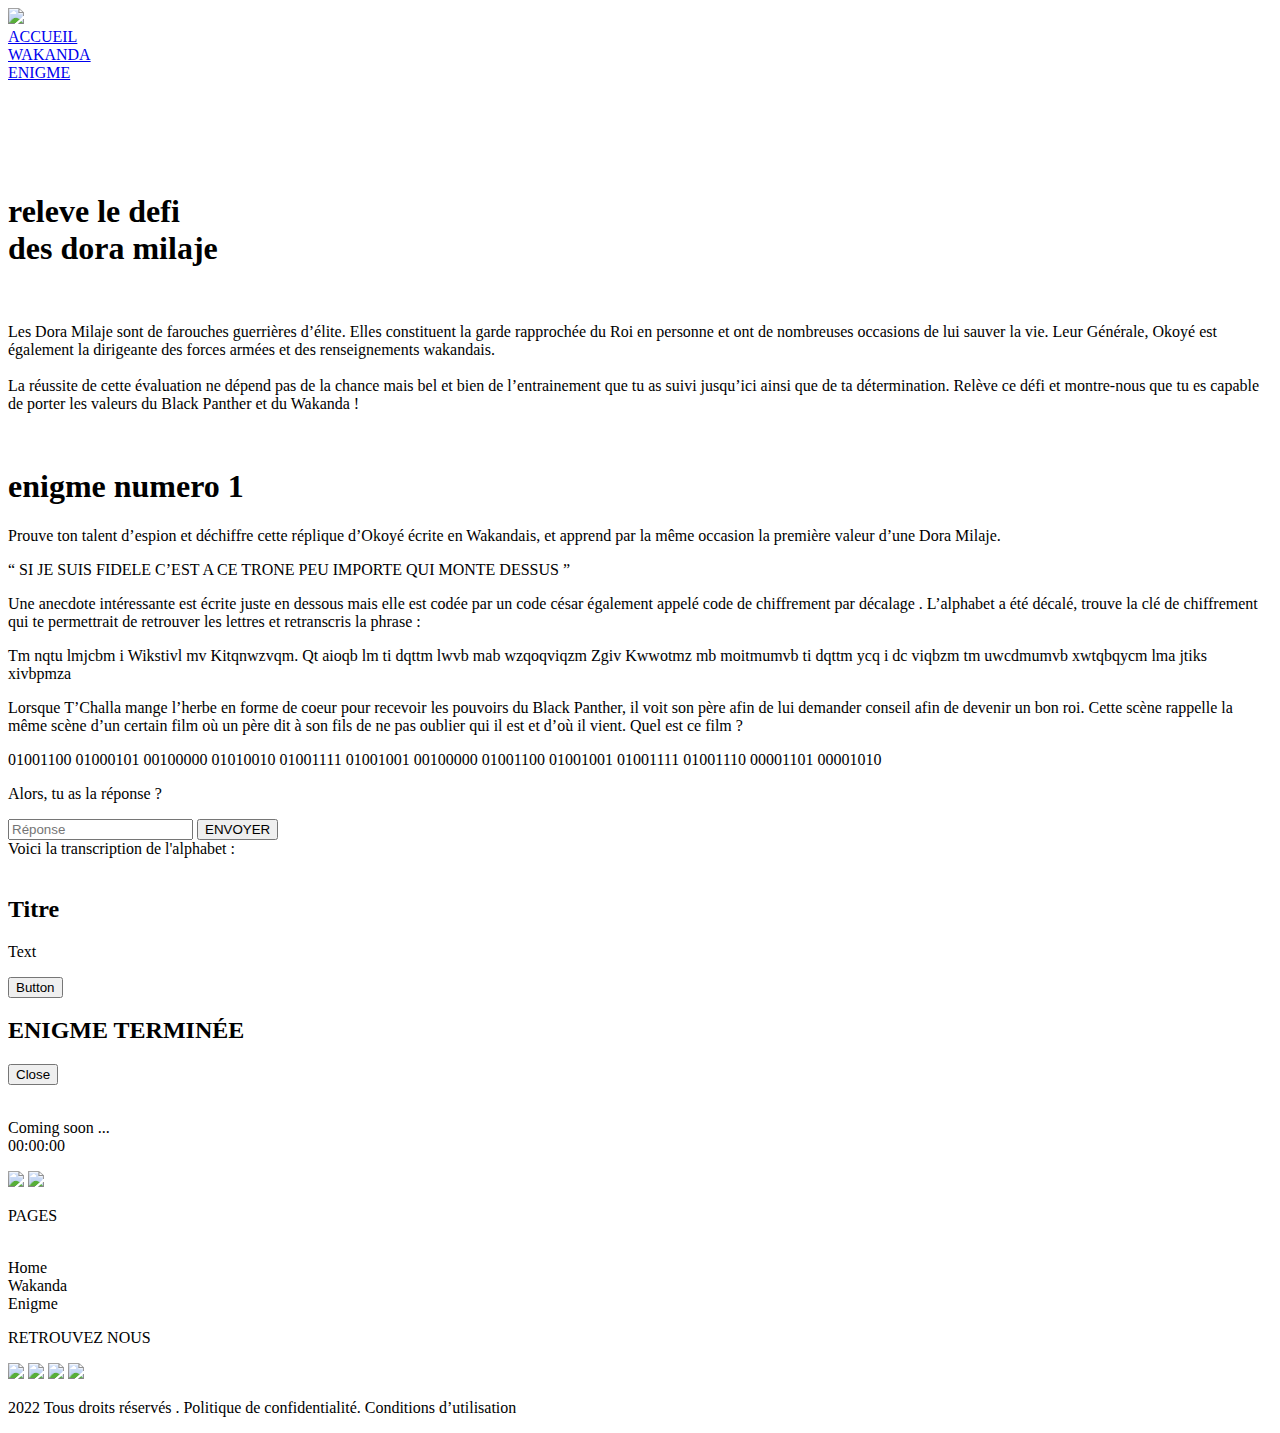
==== SAYNA-JSTSCANVAS-PANTHER-102023/enigme.html @ 310f7498 "Add files via upload" ====
<!DOCTYPE html>
<html lang="en">
<head>
    <meta charset="UTF-8">
    <meta name="viewport" content="width=device-width, initial-scale=1.0">
    <title>BLACK PANTHER | ENIGMES</title>
    <link rel="stylesheet" href="./../css/css.css">
</head>
<body>

    <div class="head">
        <nav class="navbar">
            <div class="nav-logo"><img src="./../Illustration + Logo/icon_SaynaXMarvel.png"></div>
            <a href="./../index.html"><div class="item">ACCUEIL</div></a>
            <a href="./wakanda.html"><div class="item">WAKANDA</div></a>
            <a href="./enigme.html"><div class="item">ENIGME</div></a>
        </nav>

        <div class="cote-gauche">
                <div class="vertical-line1"></div>
            
                <div class="vertical-line"></div>
                <div class="icone-cote-gauche">
                    <div class="icon"><img src="./../Illustration + Logo/icon_facebook.png" alt=""></div>
                    <div class="icon"><img src="./../Illustration + Logo/icon_instagram.png" alt=""></div>
                    <div class="icon"><img src="./../Illustration + Logo/icon_twitter.png" alt=""></div>
                    <div class="icon"><img src="./../Illustration + Logo/icon_tik_tok.png" alt=""></div>
                </div>
            
        </div>
    </div>
    <header>
        

        <div class="enigme-head">
            <div class="head-content">
                <div class="enigme-img">
                    <img  src="./../Illustration + Logo/3_Page_Enigme/Pantherenigme1.png" alt="">
                </div>
                <div class="enigme-text">
                    <div>
                        <h1 >
                            releve le defi <br> des dora milaje
                        </h1>
                        <img class="fond-enigme-text" src="./../Illustration + Logo/3_Page_Enigme/Pantherenigme2.png" alt="">
                        <div class="text-item">
                            <p>
                                Les Dora Milaje sont de farouches guerrières d’élite. Elles constituent la garde
                                rapprochée du Roi en personne et ont de nombreuses occasions de lui sauver la
                                vie. Leur Générale, Okoyé est également la dirigeante des forces armées et des
                                renseignements wakandais.
                                <br><br>
                                La réussite de cette évaluation ne dépend pas de la chance mais bel et bien de
                                l’entrainement que tu as suivi jusqu’ici ainsi que de ta détermination. Relève ce défi
                                et montre-nous que tu es capable de porter les valeurs du Black Panther et du
                                Wakanda !
                            </p>
                            
                            <div>
                                <img src="./../Illustration + Logo/3_Page_Enigme/Pantherenigme3.png" alt="">
                            </div>
                        </div>
                    </div>
                </div>
            </div>
        </div>


    </header>

    <main>

        <section>
            <div class="enigme-part">
                <div class="enigme-section">
                    <div class="enigme-card">
                        <div class="e-card-title">
                            <h1>enigme numero <span>1</span></h1>
                        </div>

                        <div class="quest-gener">
                            <div class="e-card-quest">
                                <p class="quest-part-1">
                                    Prouve ton talent d’espion et déchiffre cette réplique d’Okoyé écrite en Wakandais,
                                    et apprend par la même occasion la première valeur d’une Dora Milaje.
                                </p>
                                <p class="quest-part-2">
                                    “ SI JE SUIS FIDELE C’EST A CE TRONE PEU IMPORTE QUI MONTE DESSUS ”
                                </p>
                            </div>

                            <div class="e-card-quest-2 hide">
                                <p class="quest-2-part-1">
                                    Une anecdote intéressante est écrite juste en dessous mais elle est codée par un
                                    code césar également appelé code de chiffrement par décalage . L’alphabet a été
                                    décalé, trouve la clé de chiffrement qui te permettrait de retrouver les lettres et
                                    retranscris la phrase :
                                </p>
                                <p class="quest-2-part-2">
                                    Tm nqtu lmjcbm i Wikstivl mv Kitqnwzvqm. Qt aioqb lm ti dqttm lwvb mab
                                    wzqoqviqzm Zgiv Kwwotmz mb moitmumvb ti dqttm ycq i dc viqbzm tm
                                    uwcdmumvb xwtqbqycm lma jtiks xivbpmza
                                </p>
                            </div>

                            <div class="e-card-quest-3 hide">
                                <p class="quest-3-part-1">
                                    Lorsque T’Challa mange l’herbe en forme de coeur pour recevoir les pouvoirs du
                                    Black Panther, il voit son père afin de lui demander conseil afin de devenir un bon
                                    roi. Cette scène rappelle la même scène d’un certain film où un père dit à son fils de
                                    ne pas oublier qui il est et d’où il vient. Quel est ce film ?
                                </p>
                                <p class="quest-3-part-2">
                                    01001100 01000101 00100000 01010010 01001111 01001001
                                    00100000 01001100 01001001 01001111 01001110 00001101
                                    00001010
                                </p>
                            </div>

                        </div>

                        <div class="e-card-answer">
                            <p>
                                Alors, tu as la réponse ?
                            </p>
                            <form action="">
                                <input type="text" id="reponse-enigme" placeholder="Réponse">
                                <input type="button" value="ENVOYER" id="send-btn">
                            </form>
                        </div>
                    </div>
                    <div class="enigme-card">
                        <div class="e-card-indice">
                            <div class="indice">
                                Voici la transcription de l'alphabet : <br>
                                <div id="alphabet-container"></div>
                            </div>
                            <img src="./../Illustration + Logo/3_Page_Enigme/Pantherenigme2.png" alt="">
                        </div>
                    </div>
                </div>

                <div class="popup" id="popup">
                    <div class="popup-content">
                        <h2 id="pop-up-title">Titre</h2>
                        <p id="pop-up-text">Text</p>
                        <div>
                            <button id="pop-up-btn">Button</button>
                        </div>
                    </div>
                </div>

                <div id="enigmaPopup" class="popup">
                    <div class="popup-content">
                        <h2>ENIGME TERMINÉE</h2>
                        <button id="close">Close</button>
                        <div class="pop-card">
                            <div class="pop-img">
                                <img src="./figma_logo.svg" alt="">
                            </div>
                            <div class="pop-text">
                                <p>
                                    Coming soon ... <br>
                                    <span id="countdown">00:00:00</span>
                                </p>
                            </div>
                        </div>
                    </div>
                </div>

            </div>
        </section>
    </main>

    <footer id="footer">
        <div class="trois-div">
            <div class="cercle-groupe">
                <img src="./../Illustration + Logo/Group 2052.png" class="cercle-img">
                <img src="./../Illustration + Logo/icon_SaynaXMarvel.png" class="footer-logo">
            </div>
            <div class="pages">
                <p>
                    <span class="footer-titre">PAGES</span></p></br>
                    Home</br>Wakanda</br>Enigme
                </p>
            </div>
            <div class="reseau">
                <div>
                    <p class="footer-titre">RETROUVEZ NOUS</p>
                </div>
                <div>
                    <span><img src="./../Illustration + Logo/icon_facebook_footer.png" ></span>
                    <span><img src="./../Illustration + Logo/icon_instagram_footer.png"></span>
                    <span><img src="./../Illustration + Logo/icon_twitter_footer.png"></span>
                    <span><img src="./../Illustration + Logo/icon_ti_tok_footer.png"></span>


                </div>

            </div>
        </div>
        <p class="footer-droit soratra">2022 Tous droits réservés <span class="bold">.</span> Politique de confidentialité<span class="point-bold">.</span> Conditions d’utilisation</p>
    </footer>
    <script src="./../js/Enigme.js"></script>
</body>
</html>
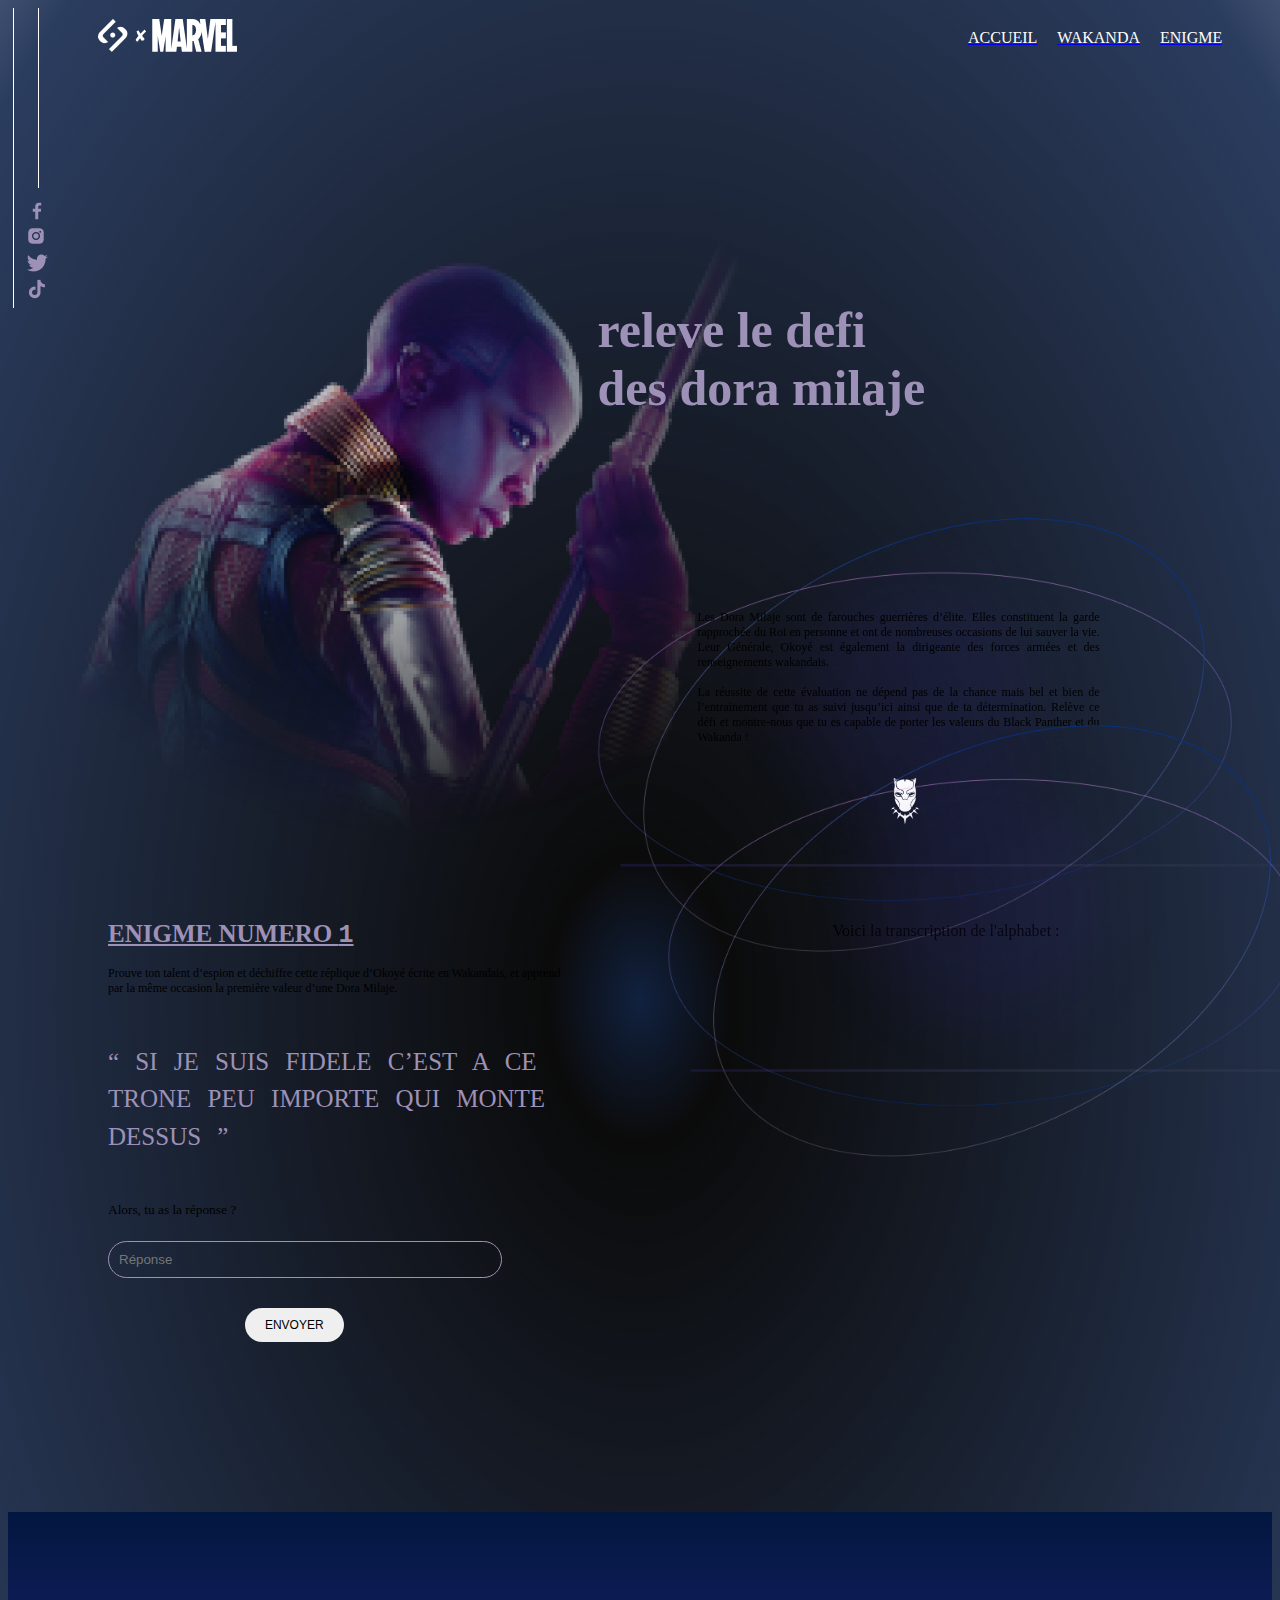
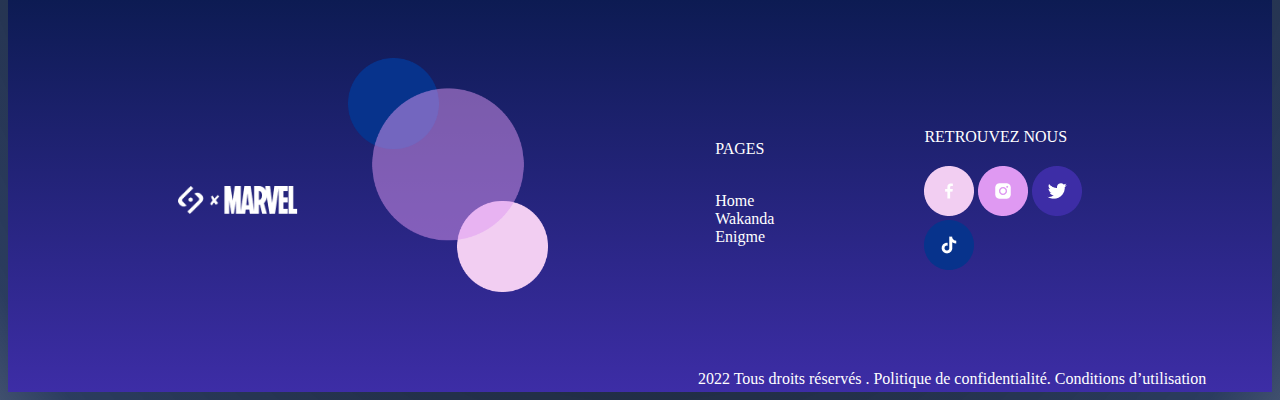
==== commit 28d4554b: "Update enigme.html" ====
--- a/SAYNA-JSTSCANVAS-PANTHER-102023/enigme.html
+++ b/SAYNA-JSTSCANVAS-PANTHER-102023/enigme.html
@@ -4,15 +4,15 @@
     <meta charset="UTF-8">
     <meta name="viewport" content="width=device-width, initial-scale=1.0">
     <title>BLACK PANTHER | ENIGMES</title>
-    <link rel="stylesheet" href="./../css/css.css">
+    <link rel="stylesheet" href="./css.css">
 </head>
 <body>
 
     <div class="head">
         <nav class="navbar">
-            <div class="nav-logo"><img src="./../Illustration + Logo/icon_SaynaXMarvel.png"></div>
-            <a href="./../index.html"><div class="item">ACCUEIL</div></a>
-            <a href="./wakanda.html"><div class="item">WAKANDA</div></a>
+            <div class="nav-logo"><img src="./Illustration + Logo/icon_SaynaXMarvel.png"></div>
+            <a href="./index.html"><div class="item">ACCUEIL</div></a>
+            <a href="./page/wakanda.html"><div class="item">WAKANDA</div></a>
             <a href="./enigme.html"><div class="item">ENIGME</div></a>
         </nav>
 
@@ -21,10 +21,10 @@
             
                 <div class="vertical-line"></div>
                 <div class="icone-cote-gauche">
-                    <div class="icon"><img src="./../Illustration + Logo/icon_facebook.png" alt=""></div>
-                    <div class="icon"><img src="./../Illustration + Logo/icon_instagram.png" alt=""></div>
-                    <div class="icon"><img src="./../Illustration + Logo/icon_twitter.png" alt=""></div>
-                    <div class="icon"><img src="./../Illustration + Logo/icon_tik_tok.png" alt=""></div>
+                    <div class="icon"><img src="./Illustration + Logo/icon_facebook.png" alt=""></div>
+                    <div class="icon"><img src="./Illustration + Logo/icon_instagram.png" alt=""></div>
+                    <div class="icon"><img src="./Illustration + Logo/icon_twitter.png" alt=""></div>
+                    <div class="icon"><img src="./Illustration + Logo/icon_tik_tok.png" alt=""></div>
                 </div>
             
         </div>
@@ -35,14 +35,14 @@
         <div class="enigme-head">
             <div class="head-content">
                 <div class="enigme-img">
-                    <img  src="./../Illustration + Logo/3_Page_Enigme/Pantherenigme1.png" alt="">
+                    <img  src="./Illustration + Logo/3_Page_Enigme/Pantherenigme1.png" alt="">
                 </div>
                 <div class="enigme-text">
                     <div>
                         <h1 >
                             releve le defi <br> des dora milaje
                         </h1>
-                        <img class="fond-enigme-text" src="./../Illustration + Logo/3_Page_Enigme/Pantherenigme2.png" alt="">
+                        <img class="fond-enigme-text" src="./Illustration + Logo/3_Page_Enigme/Pantherenigme2.png" alt="">
                         <div class="text-item">
                             <p>
                                 Les Dora Milaje sont de farouches guerrières d’élite. Elles constituent la garde
@@ -57,7 +57,7 @@
                             </p>
                             
                             <div>
-                                <img src="./../Illustration + Logo/3_Page_Enigme/Pantherenigme3.png" alt="">
+                                <img src="./Illustration + Logo/3_Page_Enigme/Pantherenigme3.png" alt="">
                             </div>
                         </div>
                     </div>
@@ -135,7 +135,7 @@
                                 Voici la transcription de l'alphabet : <br>
                                 <div id="alphabet-container"></div>
                             </div>
-                            <img src="./../Illustration + Logo/3_Page_Enigme/Pantherenigme2.png" alt="">
+                            <img src="./Illustration + Logo/3_Page_Enigme/Pantherenigme2.png" alt="">
                         </div>
                     </div>
                 </div>
@@ -175,8 +175,8 @@
     <footer id="footer">
         <div class="trois-div">
             <div class="cercle-groupe">
-                <img src="./../Illustration + Logo/Group 2052.png" class="cercle-img">
-                <img src="./../Illustration + Logo/icon_SaynaXMarvel.png" class="footer-logo">
+                <img src="./Illustration + Logo/Group 2052.png" class="cercle-img">
+                <img src="./Illustration + Logo/icon_SaynaXMarvel.png" class="footer-logo">
             </div>
             <div class="pages">
                 <p>
@@ -189,10 +189,10 @@
                     <p class="footer-titre">RETROUVEZ NOUS</p>
                 </div>
                 <div>
-                    <span><img src="./../Illustration + Logo/icon_facebook_footer.png" ></span>
-                    <span><img src="./../Illustration + Logo/icon_instagram_footer.png"></span>
-                    <span><img src="./../Illustration + Logo/icon_twitter_footer.png"></span>
-                    <span><img src="./../Illustration + Logo/icon_ti_tok_footer.png"></span>
+                    <span><img src="./Illustration + Logo/icon_facebook_footer.png" ></span>
+                    <span><img src="./Illustration + Logo/icon_instagram_footer.png"></span>
+                    <span><img src="./Illustration + Logo/icon_twitter_footer.png"></span>
+                    <span><img src="./Illustration + Logo/icon_ti_tok_footer.png"></span>
 
 
                 </div>
@@ -201,6 +201,6 @@
         </div>
         <p class="footer-droit soratra">2022 Tous droits réservés <span class="bold">.</span> Politique de confidentialité<span class="point-bold">.</span> Conditions d’utilisation</p>
     </footer>
-    <script src="./../js/Enigme.js"></script>
+    <script src="./js/Enigme.js"></script>
 </body>
-</html>+</html>
--- a/SAYNA-JSTSCANVAS-PANTHER-102023/css.css
+++ b/SAYNA-JSTSCANVAS-PANTHER-102023/css.css
@@ -0,0 +1,573 @@
+@font-face {
+    font-family:"Beyno" ;
+    src: url(./../font/BEYNO.ttf);
+}
+@font-face {
+    font-family: "Cantarell";
+    src: url(./../font/Cantarell-Regular.ttf);
+}
+@font-face {
+    font-family:"Panther" ;
+    src: url(./../font/PantheraRegular-MVZ9J.ttf);
+}
+@font-face {
+    font-family: "Wakanda";
+    src: url(./../font/WakandaForever-Regular.ttf);
+}
+body {
+    
+    background: radial-gradient( #11213F 0%, #0B0B0B 10.1%, rgba(2, 23, 64, 0.837641) 94.57%, rgba(2, 23, 64, 0) 150%);
+    overflow-x: hidden;
+     
+}
+
+/* style navbar*/
+.head{
+    display: flex;
+}
+.navbar{
+    padding: 10px;
+    display: flex;
+    /* width:100vh; */
+    margin-top: 1px;
+    
+    
+    
+    
+}
+.nav-logo{
+    transform: translateX(80px);
+    
+}
+.item{
+    transform: translateX(800px);
+    display:flex;
+    justify-content: space-between;
+    margin:10px;
+    color: white;
+    
+} 
+
+
+/*style ligne vertical et icône sur le côté*/
+.cote-gauche{
+    position: fixed;
+    margin-left: 30px;
+    width: 50px;
+}
+.vertical-line1{
+    width: 1px; /* Largeur de la ligne */
+    height: 300px; /* Hauteur de la ligne (100% de la hauteur de la page) */
+    background-color:white; /* Couleur de la ligne (noir ici) */
+    position: absolute; /* Position absolue pour que la ligne soit indépendante du flux de la page */
+    transform: translateX(-25px);
+    
+    
+}
+.vertical-line {
+    width: 1px; /* Largeur de la ligne */
+    height: 180px; /* Hauteur de la ligne (100% de la hauteur de la page) */
+    background-color:white; /* Couleur de la ligne (noir ici) */
+    
+    
+}
+
+.icone-cote-gauche{
+    margin-top: 12px;
+    transform: translateX(-12px);
+    
+}
+
+/*style intro*/
+.pantherHome1{
+    width:90%;
+}
+.accueil{
+    display: flex;
+
+}
+.intro{
+    width: 500px;
+    margin-left: 150px;
+    margin-top: 80px;
+    color: white;
+}
+
+/*style body*/
+.texte{
+    
+}
+/* style slide */
+#slide{
+    height: 250px;
+    background-color: #3D2DA6;
+}
+.card{
+    display: flex;
+    width: 600px;
+    background-color: #021740;
+}
+.card-content{
+    width: 80%;
+    position: relative;
+    color: white;
+    font-size: 14px;
+    margin:50px 10px;
+    text-align: left;
+
+}
+
+/* fin style slide */
+.texte-prince{
+    width: 500px;
+    margin-left: 170px;
+    margin-top: 80px;
+    color: white;
+    
+}
+.prince{
+    display: flex;
+    align-items: center;
+    justify-content: space-between;
+}
+.profile{
+    width: 350px;
+    background-color: white;
+    border-radius: 20px;
+    padding:200px 40px 60px 40px;
+    align-items: center;
+    /* position: relative; */
+}
+.PantherHome3{
+    width: 70%;
+    margin-left: 40px;
+}
+.Pantherhome2{
+    width:80%;
+}
+.prince-profile-img{
+    /* position: relative; */
+    /* width: 400px; */
+    transform: translateY(200px);
+    
+    
+}
+.boutton{
+    display: flex;
+    justify-content: space-between;
+    align-items: center;
+
+}
+.btn{
+    background-color: #3D2DA6;
+    border-radius: 5px;
+    width: max-content;
+    height: 30px;
+    color: white;
+    border-color:transparent;
+
+
+
+}
+.prince-img{
+    align-items: center;
+}
+
+/* style formaulaire de contact*/
+#back-contact{
+    background-image: url(./../Pantherhome4.png);
+    background-size: cover;
+    /* height: 600px; */
+    margin-bottom: 0;
+}
+.contact{
+    
+    width: 600px;
+    /* background-color: #F2CEF2 opacity transparent; */
+    /* background:linear-gradient(rgba(255, 255, 255), rgba(255, 255, 255) 25%, rgba(242, 206, 242, 0.2) 10%, rgba(158, 145, 183) 100%);
+     */
+     background: linear-gradient(white,transparent);
+    border-radius: 90px;
+    border-color: transparent;
+    text-align: center;
+    margin: 100px auto;
+    padding: 50px;
+
+
+}
+.formulaire{
+    width: 400px;
+    height: 40px;
+    border-radius: 40px;
+    border-color: black;
+    background-color: transparent;
+    margin-bottom: 10px;
+    
+
+
+}
+.message{
+    width: 400px;
+    height: 200px;
+    border-radius:40px ;
+    border-color:black;
+    background-color: transparent;
+}
+.envoyer{
+    border-radius: 40px;
+    background-color: pink;
+    height: 40px;
+    width: 100px;
+    margin: 10px;
+    color: white;
+    border-color: none;
+}
+/* style footer */
+#footer{
+    background: linear-gradient( #021740,#3D2DA6);
+    margin-top: 0;
+    height: 400px;
+    padding: 40px;
+    
+
+}
+.footer-droit{
+    color: white;
+    transform: translateX(650px);
+}
+.trois-div{
+    display: flex;
+    align-items: center;
+    margin-top: 80px;
+    margin-left: 300px;
+
+}
+.cercle-groupe{
+    
+}
+.cercle-img{
+    width:200px;
+    
+    
+}
+.footer-logo{
+    
+    transform: translate(-170px,-110px);
+    width:120px ;
+    
+}
+.pages{
+    color: white;
+    margin: auto 50px;
+}
+.footer-titre{
+    color: white;
+    margin-bottom: 20px;
+}
+.reseau{
+    margin:80px 100px;
+}
+/* ANIMATION */
+/* CSS */
+.animate-fade-in-left {
+    opacity: 0;
+    transform: translateX(-20px); /* Commencez avec un décalage de -20px vers la gauche */
+    transition: opacity 1s ease, transform 1s ease;
+  }
+/* CSS */
+.fade-in-visible {
+    opacity: 1;
+    transform: translateX(0); 
+  }
+  /* style texte */
+  .soratra{
+    color: white;
+    text-decoration: none;
+  }
+  .sous-titre{
+    color: #DF99F2;
+    font-family: Beyno;
+  }
+
+/* CSS WAKANDA */
+.intro-wakanda{
+    position:absolute;
+    width:125%;
+    margin-top:0;
+    transform: translate(-80px,-30px);
+}
+.W-container{
+    display: flex;
+    transform: translateY(450px);
+    margin-left: 50px;
+    margin-bottom: 450px;
+    background-image: url("./../Pantherwakanda2.png");
+    background-size: contain;
+    background-repeat: no-repeat;
+    justify-content: space-between;
+}
+.content-gauche{
+    width: 500px;
+    margin-left: 20px;
+}
+.content-droit{
+    width: 500px;
+    margin-right: 70px;
+}
+/* style zoom */
+.image-selectionnee {
+    transform: scale(1.2); /* Zoom de 20% (120%) */
+    transition: transform 0.3s ease; /* Animation de transition fluide */
+  }
+
+  /* style page enigme */
+.head-content{
+    display: flex;
+
+}
+.enigme-img{
+    width: 60%;
+    
+}
+.enigme-img img{
+    width: 140%;
+}
+
+.enigme-text{
+    width: 50%;
+    transform: translateX(-100px);
+    margin-top: 200px;
+}
+.enigme-text h1{
+    font-family:Benyo;
+    font-size: 50px;
+    color: #9E91B7;
+    transition: all .3s ease-in-out;
+}
+.enigme-text p{
+    font-size: 12px;
+    letter-spacing: 1.5;
+    font-weight: 100;
+    width: 70%;
+    text-align: justify;
+}
+.text-item{
+    transform: translate(100px,160px);
+    
+}
+.text-item div{
+    text-align: center;
+    transform: translateX(-80px);
+} 
+.text-item img{
+    width: 30px;
+    margin-top: 20px;
+}
+.fond-enigme-text{
+    position: absolute;
+    width: 140%;
+    z-index: -1;
+}
+.enigme-section{
+    display: flex;
+    margin-left: 100px;
+}
+.enigme-card{
+    width: 40%;
+}
+.e-card-title{
+    margin: 10px 0;
+}
+.e-card-title h1{
+    font-family:Benyo;
+    text-transform: uppercase;
+    text-decoration: underline;
+    color: #9E91B7;
+    font-size: 25px;
+}
+.e-card-title span{
+    font-family: 'Courier New', Courier, monospace;
+}
+.e-card-quest{
+    margin: 10px 0;
+}
+.quest-part-1{
+    font-size:12px;
+}
+.quest-part-2{
+    color: #9E91B7;
+    font-size: 25px;
+    font-family:Wakanda;
+    margin: 10% 0;
+    word-spacing: 10px;
+    line-height: 1.5;
+}
+.quest-2-part-1{
+    margin: 10% 0;
+    font-size: 12px;
+}
+.quest-2-part-2{
+    margin: 10% 0;
+    font-size: 12px;
+}
+.quest-3-part-1{
+    font-size: 12px;
+}
+.quest-3-part-2 {
+    word-spacing: 10px;
+    line-height: 1.5;
+    margin: 10% 0;
+    font-size: 12px;
+}
+.e-card-answer p{
+    font-size: smaller;
+}
+.e-card-answer form {
+    width: 80%;
+}
+
+.e-card-answer form input[type="text"] {
+    border: 1px solid #9E91B7;
+    background: transparent;
+    padding: 10px;
+    border-radius: 40px;
+    width: 100%;
+    margin: 10px auto;
+}
+
+.e-card-answer form input[type="button"] {
+    display: block;
+    border: none;
+    padding: 10px 20px;
+    margin: 20px auto;
+    border-radius: 40px;
+    font-size: 12px;
+    
+}
+.enigme-card .e-card-indice {
+    transform: translateX(20%);
+    text-align: center;
+}
+
+.enigme-card .e-card-indice div.indice {
+    transform: translateY(50%) translateX(10%);
+}
+
+.enigme-card .e-card-indice div.indice div {
+    margin-top: 20px;
+}
+
+.enigme-card .e-card-indice img {
+    transform: translateY(-50%);
+    width: 800px;
+}
+
+#reponse-enigme {
+    color: white;
+}
+
+#alphabet-container {
+    font-size: 25px;
+    display: grid;
+    grid-template-columns: 1fr 1fr 1fr 1fr 1fr 1fr;
+}
+
+#alphabet-container .font {
+    font-family: 'Wakanda', sans-serif;
+}
+.hide {
+    display: none;
+}
+
+.popup {
+    display: none;
+    position: fixed;
+    top: 0;
+    left: 0;
+    width: 100%;
+    height: 100%;
+    background: rgba(0, 0, 0, 0.5);
+    justify-content: center;
+    align-items: center;
+    color: white;
+    font-size: 15px;
+    z-index: 6;
+}
+
+.popup-content {
+    background: linear-gradient(#9385b4,#2b2687);
+    padding: 20px;
+    border-radius: 10px;
+    text-align: center;
+    width: 30%;
+    margin: 10% auto;
+    box-shadow: 0 0 40px 70px #2b2687;
+}
+
+#pop-up-title {
+    margin: 20px;
+}
+
+#pop-up-btn {
+    margin: 20px;
+    border: none;
+    padding: 15px 20px;
+    border-radius: 20px;
+}
+
+.popup {
+    display: none;
+    position: fixed;
+    top: 0;
+    left: 0;
+    width: 100%;
+    height: 100%;
+    background: rgba(0, 0, 0, 0.5);
+    justify-content: center;
+    align-items: center;
+    color: white;
+    font-size: 15px;
+    z-index: 6;
+}
+
+
+.popup-content {
+    background: linear-gradient(#9385b4,#2b2687);
+    padding: 20px;
+    border-radius: 10px;
+    text-align: center;
+    width: 30%;
+    margin: 10% auto;
+    box-shadow: 0 0 40px 70px #2b2687;
+}
+
+#pop-up-title {
+    margin: 20px;
+}
+
+#pop-up-btn {
+    margin: 20Px;
+    border: none;
+    padding: 15px 20px;
+    border-radius: 20px;
+    background: #F2CEF2;
+    color: #021740;
+    text-transform: uppercase;
+    font-size: 9px;
+}
+
+.pop-card {
+    display: flex;
+    justify-content: center;
+    color: #021740;
+    text-transform: uppercase;
+    font-size: 9px;
+}
+
+
+.pop-card {
+    display: flex;
+    justify-content: center;
+}
+
+
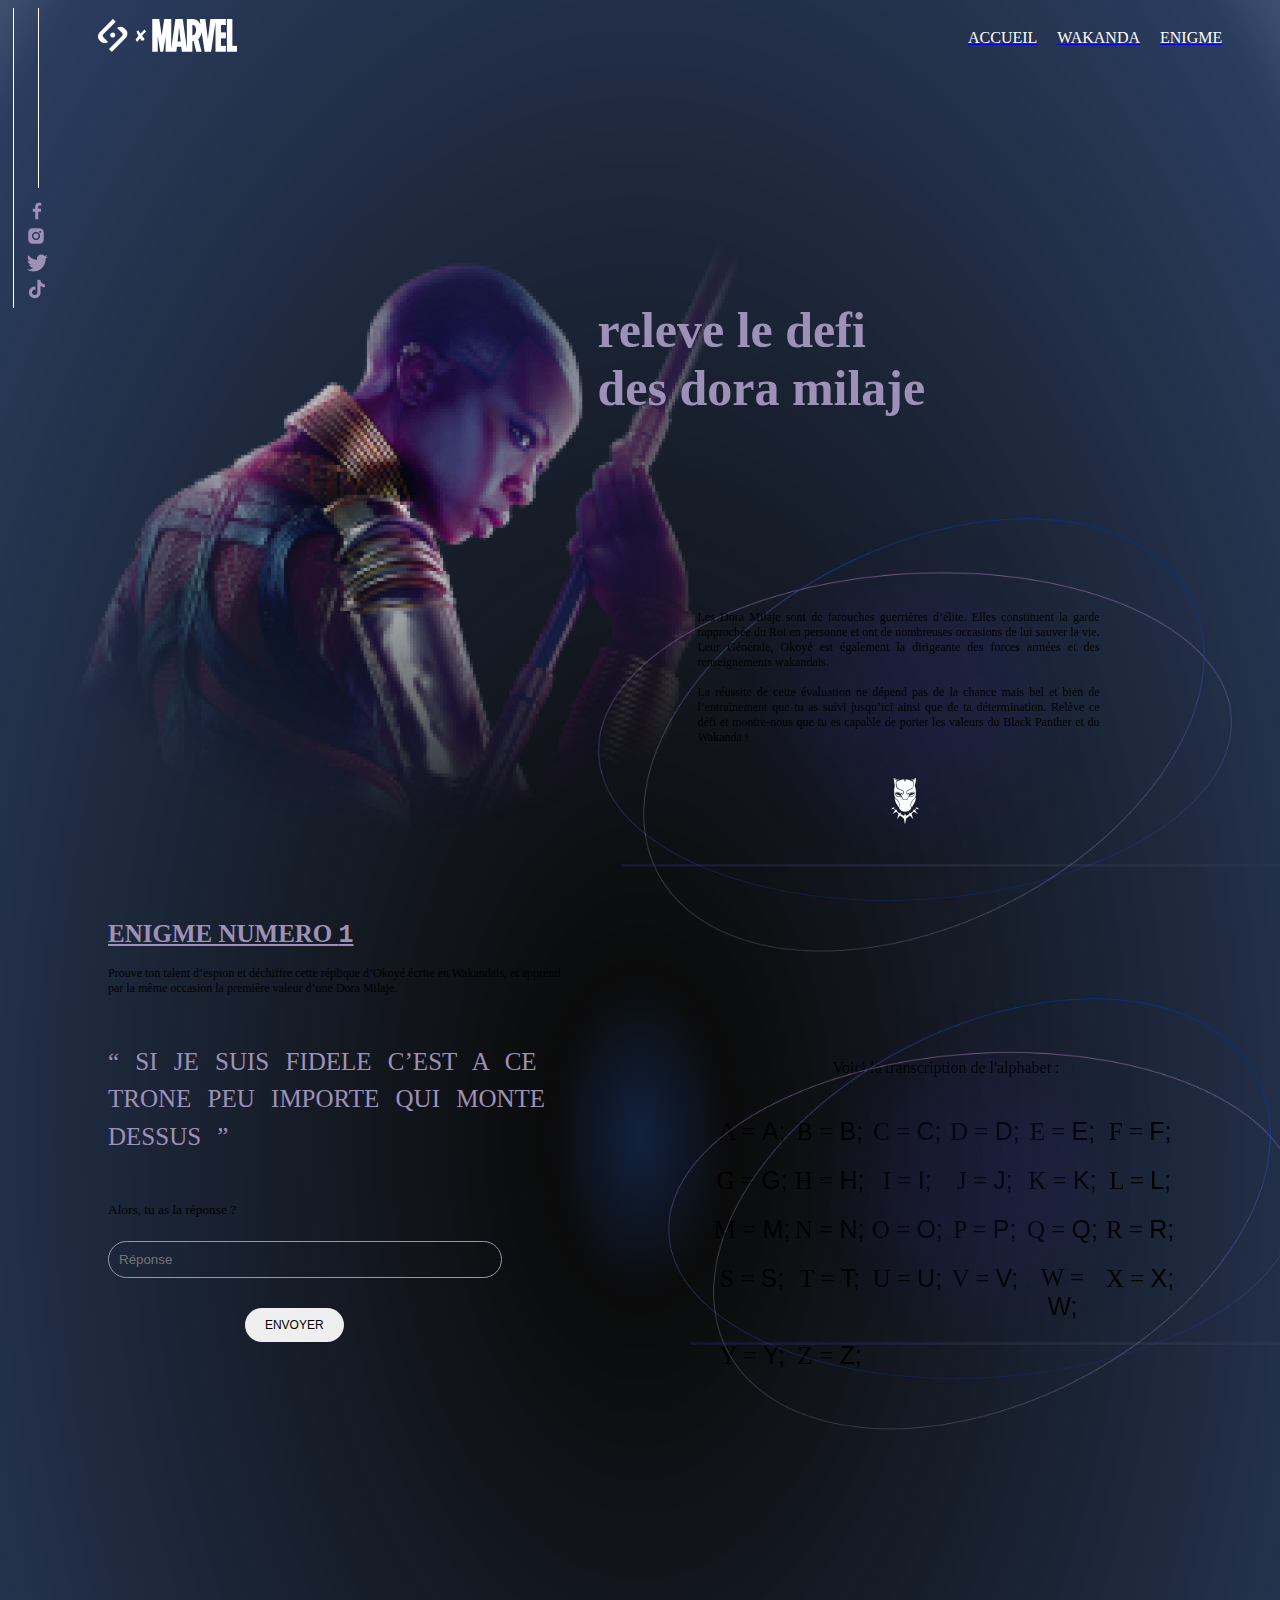
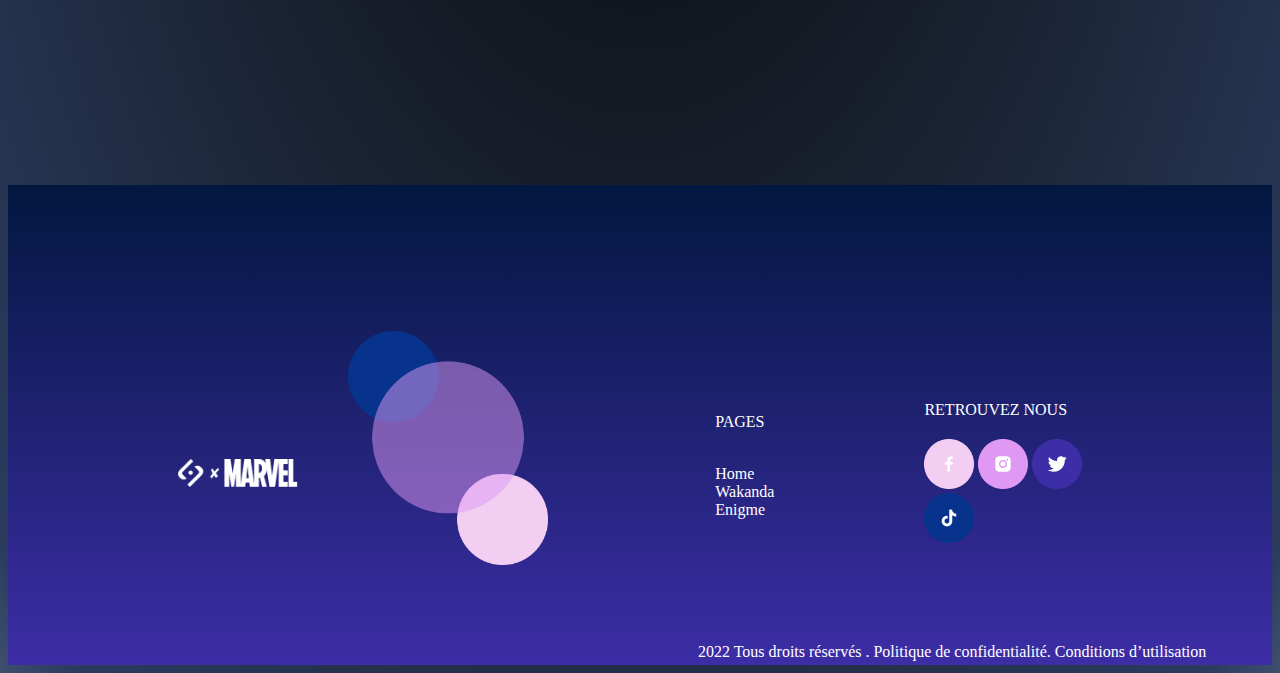
==== commit 92a65f4a: "Update enigme.html" ====
--- a/SAYNA-JSTSCANVAS-PANTHER-102023/enigme.html
+++ b/SAYNA-JSTSCANVAS-PANTHER-102023/enigme.html
@@ -201,6 +201,6 @@
         </div>
         <p class="footer-droit soratra">2022 Tous droits réservés <span class="bold">.</span> Politique de confidentialité<span class="point-bold">.</span> Conditions d’utilisation</p>
     </footer>
-    <script src="./js/Enigme.js"></script>
+    <script src="./Enigme.js"></script>
 </body>
 </html>
